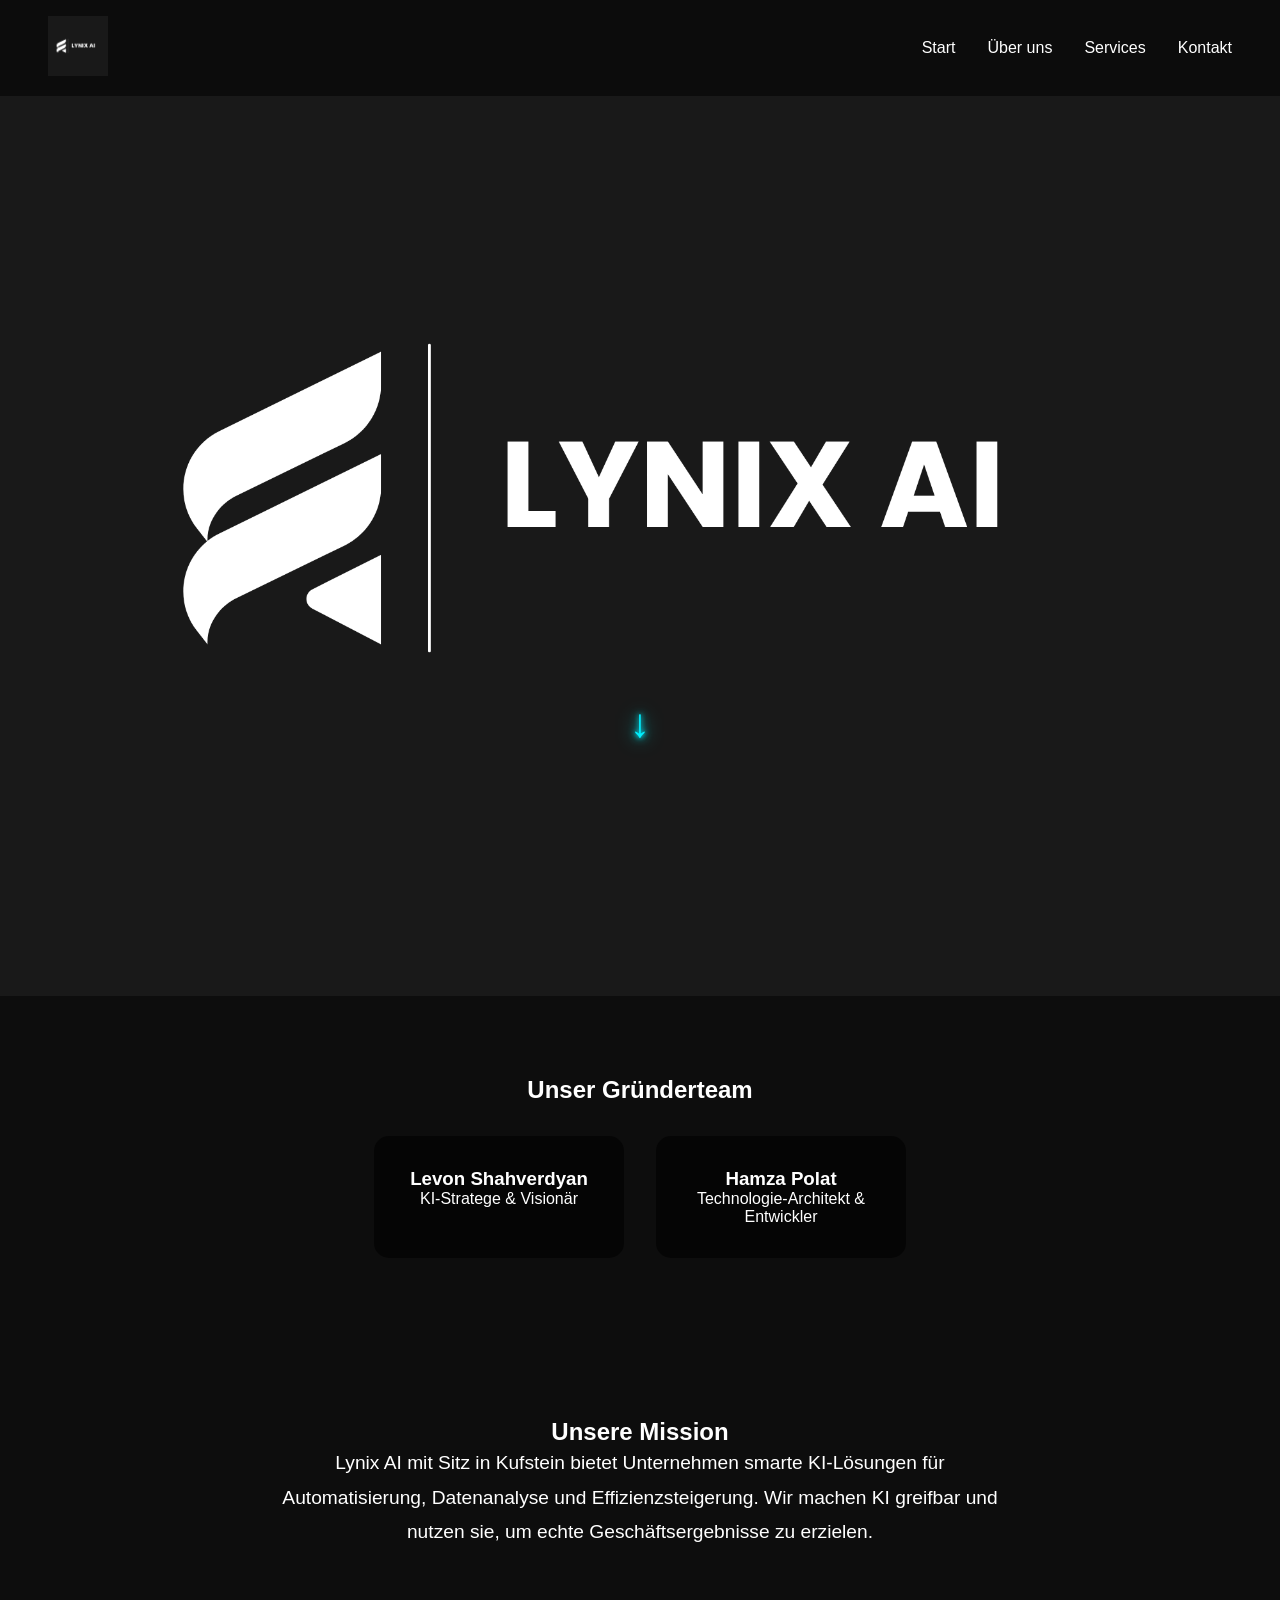
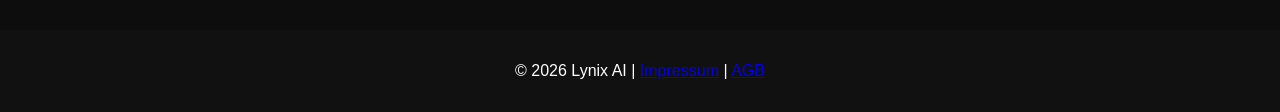
==== about.html @ d751d217 "Update about.html" ====
<!DOCTYPE html>
<html lang="de">
<head>
<meta charset="UTF-8">
<meta name="viewport" content="width=device-width, initial-scale=1.0">
<title>Über Lynix AI</title>
<link rel="stylesheet" href="style.css">
</head>
<body class="page about-page">
<header>
  <nav>
    <!-- Logo -->
    <div class="logo">
      <a href="index.html">
        <img src="images/logo.png" alt="Lynix AI Logo">
      </a>
    </div>

    <!-- Hamburger -->
    <div class="hamburger" id="hamburger">
      <span></span>
      <span></span>
      <span></span>
    </div>

    <!-- Navigation -->
    <ul>
      <li><a href="index.html">Start</a></li>
      <li><a href="about.html" class="active">Über uns</a></li>
      <li><a href="services.html">Services</a></li>
      <li><a href="contact.html">Kontakt</a></li>
    </ul>
  </nav>

  <!-- Hero-Bereich -->
  <div class="hero">
  </div>
<div class="scroll-down" onclick="scrollToContent()">
  ↓
</div>
</header>

<!-- Team Section -->
<section class="team">
  <h2 class="animated-text">Unser Gründerteam</h2>
  <div class="team-members">
    <div class="member animated-card">
      <h3>Levon Shahverdyan</h3>
      <p>KI-Stratege & Visionär</p>
    </div>
    <div class="member animated-card delay1">
      <h3>Hamza Polat</h3>
      <p>Technologie-Architekt & Entwickler</p>
    </div>
  </div>
</section>

<!-- Mission Section -->
<section class="mission">
  <h2 class="animated-text delay2">Unsere Mission</h2>
  <p class="animated-text delay3">
    Lynix AI mit Sitz in Kufstein bietet Unternehmen smarte KI-Lösungen für Automatisierung, Datenanalyse und Effizienzsteigerung. Wir machen KI greifbar und nutzen sie, um echte Geschäftsergebnisse zu erzielen.
  </p>
</section>

<!-- Footer -->
<footer>
  <p>
    &copy; 2026 Lynix AI |
    <a href="impressum.html">Impressum</a> |
    <a href="agb.html">AGB</a>
  </p>
</footer>

<script src="script.js"></script>
<script src="//code.tidio.co/tw6kow2mch1fa9wt641dgrq0m3jitlnj.js" async></script>
  
</body>
</html>
---- style.css ----
/* --- Reset --- */
* {
  margin: 0;
  padding: 0;
  box-sizing: border-box;
  font-family: 'Segoe UI', sans-serif;
}
body {
  background: #0d0d0d;
  color: #fff;
  overflow-x: hidden;
  text-align: center;
}

#cookie-banner {
  display: none; /* Banner standardmäßig verstecken */
  position: fixed;
  bottom: 0;
  width: 100%;
  background: #222;
  color: #fff;
  text-align: center;
  padding: 1em;
  z-index: 2000;
}

#cookie-banner button {
  background: #00f0ff;
  border: none;
  padding: 0.5em 1em;
  cursor: pointer;
  color: #000;
  font-weight: bold;
}

/* --- Header + Navigation --- */
header {
  min-height: 100vh;
  display: flex;
  flex-direction: column;
  justify-content: center;
  align-items: center;
  position: relative;
  overflow: hidden;
  z-index: 1;
  background: linear-gradient(135deg, #0d0d0d, #001f3f);
}
body.homepage header {
  background: url('images/hintergrund1.jpg') center center / cover no-repeat,
              linear-gradient(135deg, #0d0d0d, #001f3f);
}

nav {
  position: relative;
  top: 0;
  width: 100%;
  display: flex;
  justify-content: space-between;
  align-items: center;
  padding: 1em 3em;
  background: rgba(0,0,0,0.5);
  z-index: 1000;
}

/* Logo */
nav .logo img {
  height: 60px;
  width: auto;
  cursor: pointer;
  transition: transform 0.3s, filter 0.3s;
}
nav .logo img:hover {
  transform: scale(1.05);
  filter: drop-shadow(0 0 5px #00f0ff);
}

/* Navigation Links */
nav ul {
  display: flex;
  list-style: none;
  flex-direction: row;
  gap: 2em;
}
nav ul li a {
  color: #fff;
  text-decoration: none;
  transition: color 0.3s;
}
nav ul li a:hover {
  color: #00f0ff;
}

/* Hamburger */
.hamburger {
  display: none;
  flex-direction: column;
  gap: 5px;
  cursor: pointer;
  z-index: 1001;
}
.hamburger span {
  display: block;
  height: 3px;
  width: 25px;
  background: #00f0ff;
  border-radius: 2px;
}

/* --- Hero Section --- */
.hero {
  display: flex;
  flex-direction: column;
  justify-content: center;
  align-items: center;
  min-height: 100vh;
  gap: 2em;
  position: relative;
  overflow: hidden;
  z-index: 1;
}
.hero h1 {
  font-size: 3em;
  opacity: 0;
  transform: translateY(50px);
  animation: fadeUp 1s forwards, neonGlow 2s infinite alternate;
}
.hero p {
  font-size: 1.5em;
  opacity: 0;
  transform: translateY(50px);
  animation: fadeUp 1s forwards 0.5s;
}
.hero .btn {
  padding: 0.7em 2em;
  background: #00f0ff;
  color: #000;
  font-weight: bold;
  border-radius: 5px;
  opacity: 0;
  transform: translateY(50px);
  animation: fadeUp 1s forwards 1s;
  box-shadow: 0 0 5px #00f0ff, 0 0 10px #00f0ff, 0 0 20px #00f0ff;
  transition: transform 0.3s, box-shadow 0.3s;
}
.hero .btn:hover {
  transform: scale(1.05);
  box-shadow: 0 0 10px #00f0ff, 0 0 20px #00f0ff, 0 0 40px #00f0ff;
}

/* --- Sections --- */
.features, .team, .mission, .contact-form {
  text-align: center;
  padding: 5em 2em;
}
.features { display: flex; justify-content: center; gap: 2em; flex-wrap: wrap; }
.feature, .member, .contact-form form {
  background: rgba(0,0,0,0.6);
  padding: 2em;
  border-radius: 15px;
  opacity: 0;
  transform: translateY(50px);
  animation: fadeUp 1s forwards;
}
.feature { width: 300px; }
.feature.delay1 { animation-delay: 0.5s; }
.feature.delay2 { animation-delay: 1s; }

.team-members { display: flex; justify-content: center; gap: 2em; flex-wrap: wrap; margin-top: 2em; }
.member { width: 250px; }
.member.delay1 { animation-delay: 0.5s; }

.mission { max-width: 800px; margin: auto; }
.mission p { font-size: 1.2em; line-height: 1.8; animation-delay: 1s; }

.contact-form { display: flex; justify-content: center; }
.contact-form form { width: 100%; max-width: 500px; display: flex; flex-direction: column; gap: 1em; }
.contact-form input, .contact-form textarea { padding: 0.8em; border-radius: 5px; border: none; outline: none; }
.contact-form .btn { cursor: pointer; }

/* --- Footer --- */
footer { text-align: center; padding: 2em; background: #111; width: 100%; box-sizing: border-box; }

/* --- Animations --- */
@keyframes fadeUp { to { opacity: 1; transform: translateY(0); } }
@keyframes neonGlow {
  0% { text-shadow: 0 0 5px #00f0ff, 0 0 10px #00f0ff; }
  50% { text-shadow: 0 0 15px #00f0ff, 0 0 30px #00f0ff; }
  100% { text-shadow: 0 0 5px #00f0ff, 0 0 10px #00f0ff; }
}

/* --- Responsive --- */
@media (max-width: 768px) {
  .hero h1 { font-size: 2.2em; }
  .hero p { font-size: 1.2em; }

  .hamburger { display: flex; }

  nav ul {
    display: none;
    flex-direction: column;
    gap: 1em;
    background: rgba(0,0,0,0.9);
    position: absolute;
    top: 60px;
    right: 0;
    width: 100%;
    padding: 1em 2em;
    text-align: center;
    z-index: 1000;
  }
  nav ul.active { display: flex; }
}
body.about-page {
    background: #0d0d0d; /* Fallback dunkel, falls Bild nicht lädt */
}

body.about-page header {
    min-height: 100vh; /* volle Höhe */
    display: flex;
    flex-direction: column;
    justify-content: center;
    align-items: center;
    position: relative;
    overflow: hidden;
    z-index: 1;
    background: url('images/logo.png') center center / cover no-repeat;
    background-attachment: scroll; /* wichtig für mobile */
}

@media (max-width: 768px) {
    body.about-page header {
        background-size: contain; /* passt Bild an kleinere Screens an */
        background-position: center center;
    }
}
body.contact-page header {
    min-height: 100vh; /* volle Höhe */
    display: flex;
    flex-direction: column;
    justify-content: center;
    align-items: center;
    position: relative;
    overflow: hidden;
    z-index: 1;
    background: url('images/hero.jpg') center top / cover no-repeat;
    background-attachment: scroll; /* für mobile */
}

body.contact-page header::before {
    content: "";
    position: absolute;
    top: 0;
    left: 0;
    width: 100%;
    height: 100%;
    background: url('images/hero.jpg') center top / cover no-repeat;
    opacity: 1; /* Logo sichtbar, Text drüber */
    z-index: 0;
}

body.contact-page header .hero {
    position: relative;
    z-index: 1; /* Text über dem Bild */
}

@media (max-width: 768px) {
    body.contact-page header,
    body.contact-page header::before {
        background-size: cover; /* auf Handy besser füllen */
        background-position: center top;
    }
}
body.services-page {
    background: #0d0d0d; /* Fallback dunkel, falls Bild nicht lädt */
}

body.services-page header {
    min-height: 100vh; /* volle Höhe */
    display: flex;
    flex-direction: column;
    justify-content: center;
    align-items: center;
    position: relative;
    overflow: hidden;
    z-index: 1;
    background: url('images/hintergrund3.jpg') center center / cover no-repeat;
    background-attachment: scroll; /* wichtig für mobile */
}

@media (max-width: 768px) {
    body.services-page header {
        background-size: cover; /* passt Bild an kleinere Screens an */
        background-position: center center;
    }
}
.scroll-down {
  position: absolute;
  bottom: 250px;
  left: 50%;
  transform: translateX(-50%);
  font-size: 2.5em;
  color: #00f0ff;
  cursor: pointer;
  z-index: 10;

  /* Neon Glow wie deine Überschrift */
  text-shadow: 
    0 0 5px #00f0ff,
    0 0 10px #00f0ff,
    0 0 20px #00f0ff;

  animation: bounce 1.5s infinite, neonGlow 2s infinite alternate;
}

/* Hover Effekt */
.scroll-down:hover {
  transform: translateX(-50%) scale(1.2);
}

/* Animation */
@keyframes bounce {
  0%, 100% { transform: translate(-50%, 0); }
  50% { transform: translate(-50%, 10px); }
}
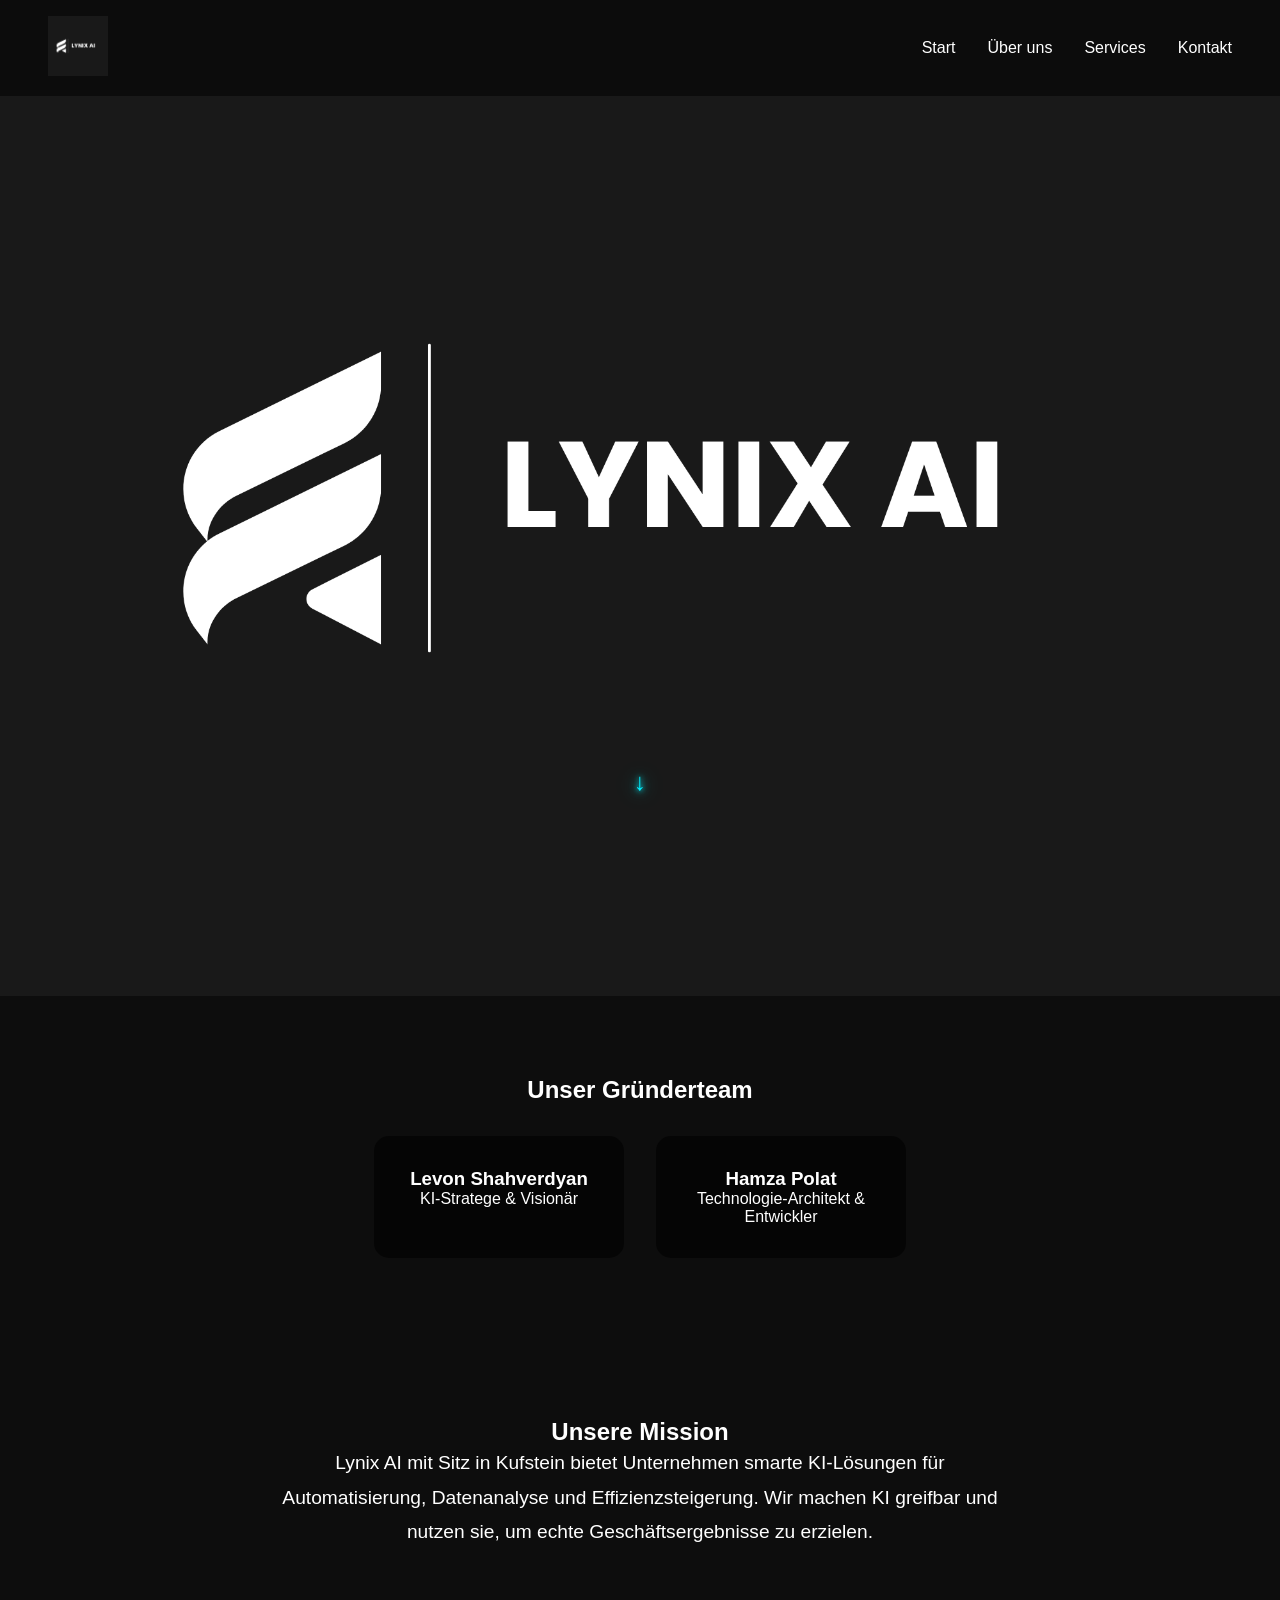
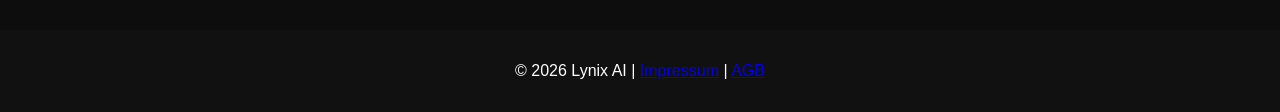
==== commit a3bc17bf: "Update about.html" ====
--- a/about.html
+++ b/about.html
@@ -5,6 +5,7 @@
 <meta name="viewport" content="width=device-width, initial-scale=1.0">
 <title>Über Lynix AI</title>
 <link rel="stylesheet" href="style.css">
+<link rel="icon" type="image/png" href="images/logo.png">
 </head>
 <body class="page about-page">
 <header>
@@ -35,9 +36,11 @@
   <!-- Hero-Bereich -->
   <div class="hero">
   </div>
-<div class="scroll-down" onclick="scrollToContent()">
-  ↓
-</div>
+
+  <div class="scroll-down" onclick="scrollToContent()">
+    ↓
+  </div>
+  
 </header>
 
 <!-- Team Section -->
--- a/style.css
+++ b/style.css
@@ -293,12 +293,60 @@
         background-position: center center;
     }
 }
+
+body.impressum-page {
+    background: #0d0d0d; /* Fallback */
+}
+
+body.impressum-page header {
+    min-height: 100vh;
+    display: flex;
+    flex-direction: column;
+    justify-content: center;
+    align-items: center;
+    position: relative;
+    overflow: hidden;
+    z-index: 1;
+    background: url('images/impressum.jpg') center center / cover no-repeat;
+    background-attachment: scroll; /* wichtig für mobile */
+}
+
+@media (max-width: 768px) {
+    body.impressum-page header {
+        background-size: cover;
+        background-position: center center;
+    }
+}
+
+body.agb-page {
+    background: #0d0d0d; /* Fallback */
+}
+
+body.agb-page header {
+    min-height: 100vh;
+    display: flex;
+    flex-direction: column;
+    justify-content: center;
+    align-items: center;
+    position: relative;
+    overflow: hidden;
+    z-index: 1;
+    background: url('images/agb.jpg') center center / cover no-repeat;
+    background-attachment: scroll; /* wichtig für mobile */
+}
+
+@media (max-width: 768px) {
+    body.agb-page header {
+        background-size: cover;
+        background-position: center center;
+    }
+}
 .scroll-down {
   position: absolute;
-  bottom: 250px;
+  bottom: 200px;
   left: 50%;
   transform: translateX(-50%);
-  font-size: 2.5em;
+  font-size: 1.5em;
   color: #00f0ff;
   cursor: pointer;
   z-index: 10;
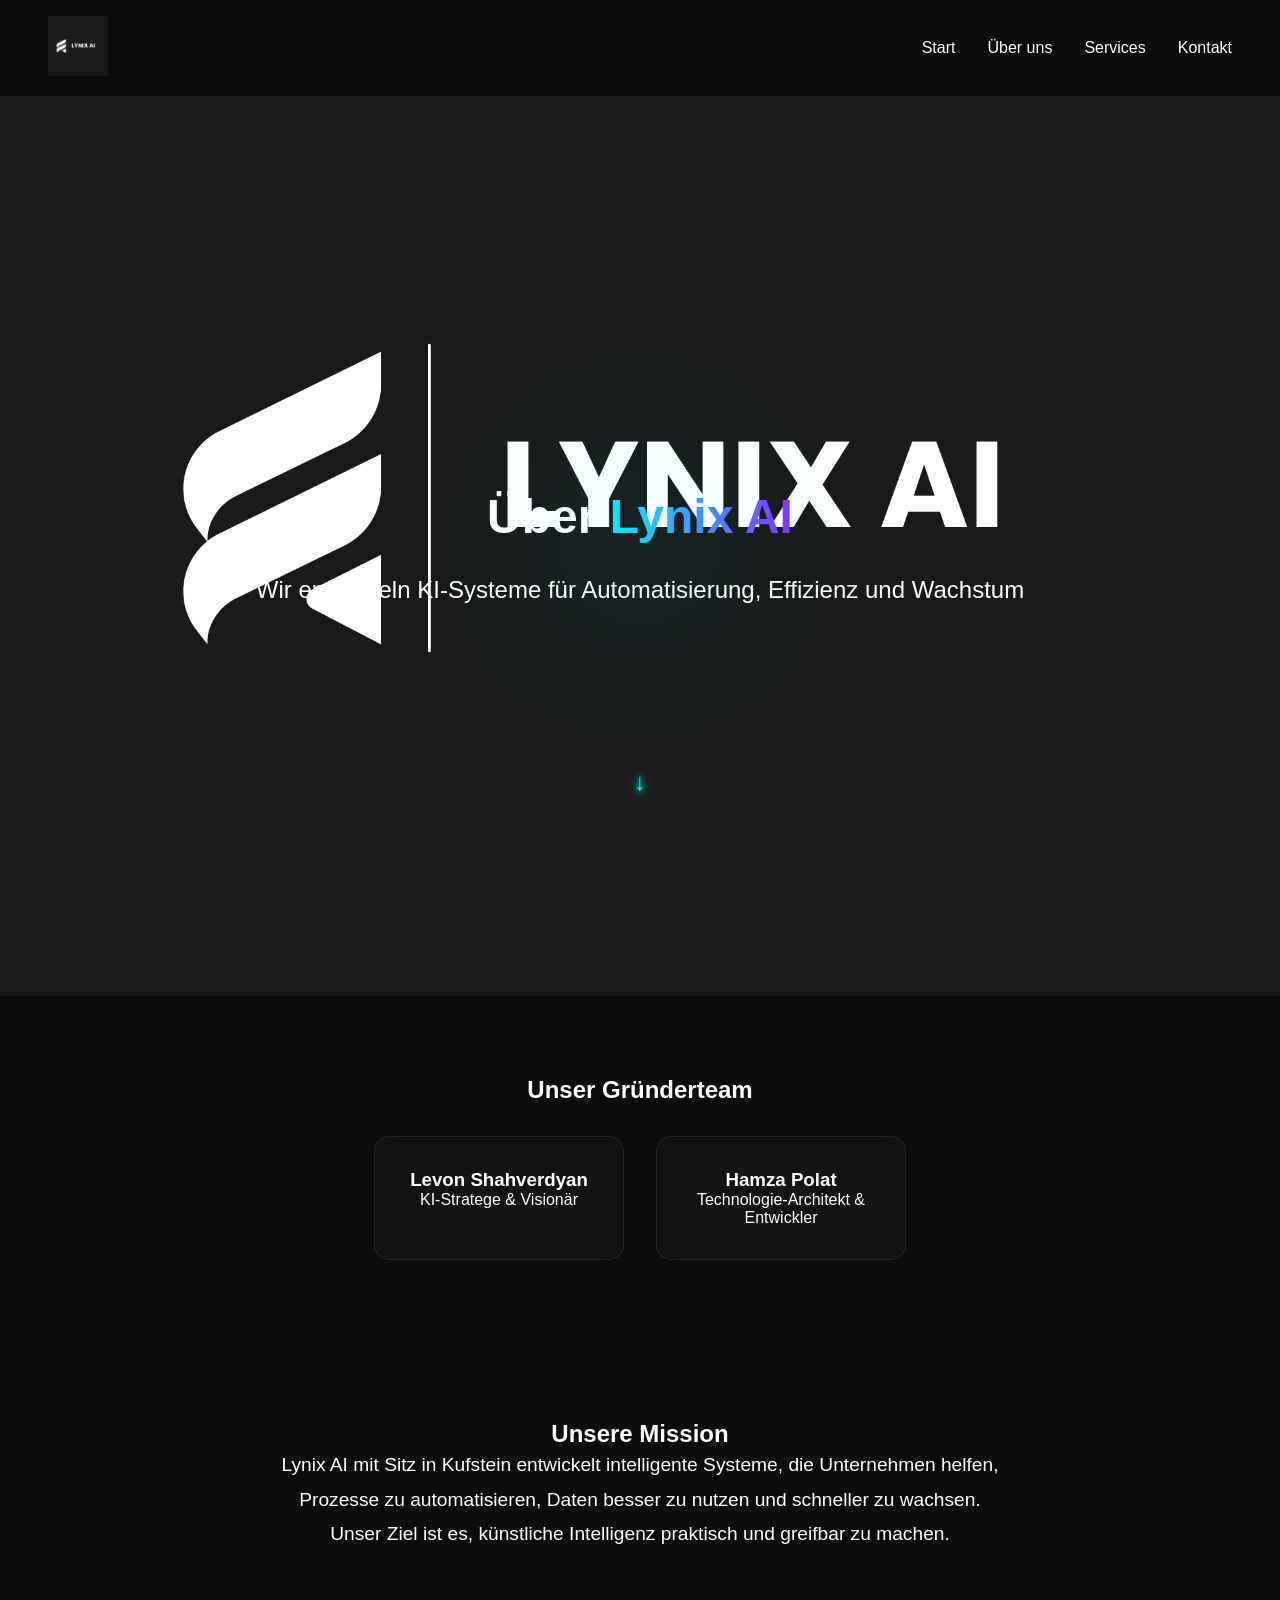
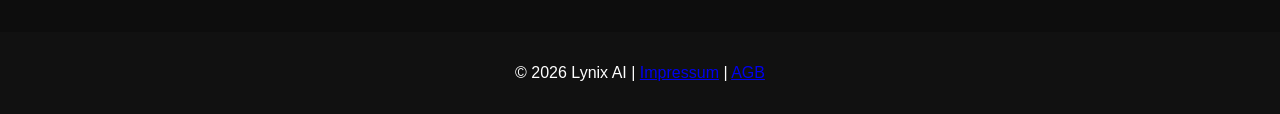
==== commit 1dd1c54b: "Update about.html" ====
--- a/about.html
+++ b/about.html
@@ -3,70 +3,92 @@
 <head>
 <meta charset="UTF-8">
 <meta name="viewport" content="width=device-width, initial-scale=1.0">
+
 <title>Über Lynix AI</title>
+
 <link rel="stylesheet" href="style.css">
 <link rel="icon" type="image/png" href="images/logo.png">
+
+<!-- AOS Animation -->
+<link href="https://unpkg.com/aos@2.3.4/dist/aos.css" rel="stylesheet">
 </head>
+
 <body class="page about-page">
+
+<!-- HEADER -->
 <header>
-  <nav>
-    <!-- Logo -->
-    <div class="logo">
-      <a href="index.html">
-        <img src="images/logo.png" alt="Lynix AI Logo">
-      </a>
-    </div>
 
-    <!-- Hamburger -->
-    <div class="hamburger" id="hamburger">
-      <span></span>
-      <span></span>
-      <span></span>
-    </div>
-
-    <!-- Navigation -->
-    <ul>
-      <li><a href="index.html">Start</a></li>
-      <li><a href="about.html" class="active">Über uns</a></li>
-      <li><a href="services.html">Services</a></li>
-      <li><a href="contact.html">Kontakt</a></li>
-    </ul>
-  </nav>
-
-  <!-- Hero-Bereich -->
-  <div class="hero">
+<nav>
+  <div class="logo">
+    <a href="index.html">
+      <img src="images/logo.png" alt="Lynix AI Logo">
+    </a>
   </div>
 
-  <div class="scroll-down" onclick="scrollToContent()">
-    ↓
+  <div class="hamburger" id="hamburger">
+    <span></span><span></span><span></span>
   </div>
-  
+
+  <ul>
+    <li><a href="index.html">Start</a></li>
+    <li><a href="about.html" class="active">Über uns</a></li>
+    <li><a href="services.html">Services</a></li>
+    <li><a href="contact.html">Kontakt</a></li>
+  </ul>
+</nav>
+
+<!-- HERO -->
+<div class="hero">
+
+  <h1 data-aos="fade-up">
+    Über <span class="gradient-text">Lynix AI</span>
+  </h1>
+
+  <p data-aos="fade-up" data-aos-delay="200">
+    Wir entwickeln KI-Systeme für Automatisierung, Effizienz und Wachstum
+  </p>
+
+</div>
+
+<div class="scroll-down" onclick="scrollToContent()">↓</div>
+
 </header>
 
-<!-- Team Section -->
+<!-- TEAM -->
 <section class="team">
-  <h2 class="animated-text">Unser Gründerteam</h2>
+
+  <h2 data-aos="fade-up">Unser Gründerteam</h2>
+
   <div class="team-members">
-    <div class="member animated-card">
+
+    <div class="member card" data-aos="fade-up">
       <h3>Levon Shahverdyan</h3>
       <p>KI-Stratege & Visionär</p>
     </div>
-    <div class="member animated-card delay1">
+
+    <div class="member card" data-aos="fade-up" data-aos-delay="200">
       <h3>Hamza Polat</h3>
       <p>Technologie-Architekt & Entwickler</p>
     </div>
+
   </div>
+
 </section>
 
-<!-- Mission Section -->
+<!-- MISSION -->
 <section class="mission">
-  <h2 class="animated-text delay2">Unsere Mission</h2>
-  <p class="animated-text delay3">
-    Lynix AI mit Sitz in Kufstein bietet Unternehmen smarte KI-Lösungen für Automatisierung, Datenanalyse und Effizienzsteigerung. Wir machen KI greifbar und nutzen sie, um echte Geschäftsergebnisse zu erzielen.
+
+  <h2 data-aos="fade-up">Unsere Mission</h2>
+
+  <p data-aos="fade-up" data-aos-delay="200">
+    Lynix AI mit Sitz in Kufstein entwickelt intelligente Systeme, die Unternehmen helfen,
+    Prozesse zu automatisieren, Daten besser zu nutzen und schneller zu wachsen.
+    Unser Ziel ist es, künstliche Intelligenz praktisch und greifbar zu machen.
   </p>
+
 </section>
 
-<!-- Footer -->
+<!-- FOOTER -->
 <footer>
   <p>
     &copy; 2026 Lynix AI |
@@ -75,8 +97,19 @@
   </p>
 </footer>
 
+<!-- SCRIPTS -->
 <script src="script.js"></script>
+
+<script src="https://unpkg.com/aos@2.3.4/dist/aos.js"></script>
+<script>
+AOS.init({
+  duration: 1000,
+  once: true,
+  easing: "ease-out-cubic"
+});
+</script>
+
 <script src="//code.tidio.co/tw6kow2mch1fa9wt641dgrq0m3jitlnj.js" async></script>
-  
+
 </body>
 </html>
--- a/style.css
+++ b/style.css
@@ -370,3 +370,53 @@
   0%, 100% { transform: translate(-50%, 0); }
   50% { transform: translate(-50%, 10px); }
 }
+
+/* Progress Bar */
+#progress {
+  position: fixed;
+  top: 0;
+  left: 0;
+  height: 3px;
+  width: 0%;
+  background: linear-gradient(90deg, #00f0ff, #8a2eff);
+  z-index: 9999;
+}
+
+/* Gradient Text */
+.gradient-text {
+  background: linear-gradient(90deg, #00f0ff, #8a2eff);
+  -webkit-background-clip: text;
+  -webkit-text-fill-color: transparent;
+}
+
+/* Modern Cards */
+.card {
+  background: rgba(255,255,255,0.03);
+  backdrop-filter: blur(10px);
+  border: 1px solid rgba(255,255,255,0.08);
+  transition: all 0.3s ease;
+}
+
+.card:hover {
+  transform: translateY(-12px) scale(1.02);
+  box-shadow: 0 25px 60px rgba(0, 240, 255, 0.2);
+}
+
+/* Hero Upgrade */
+.hero {
+  position: relative;
+}
+
+.hero::after {
+  content: "";
+  position: absolute;
+  width: 300px;
+  height: 300px;
+  background: radial-gradient(circle, rgba(0,240,255,0.25), transparent 70%);
+  top: 50%;
+  left: 50%;
+  transform: translate(-50%, -50%);
+  filter: blur(100px);
+  opacity: 0.6;
+  pointer-events: none;
+}
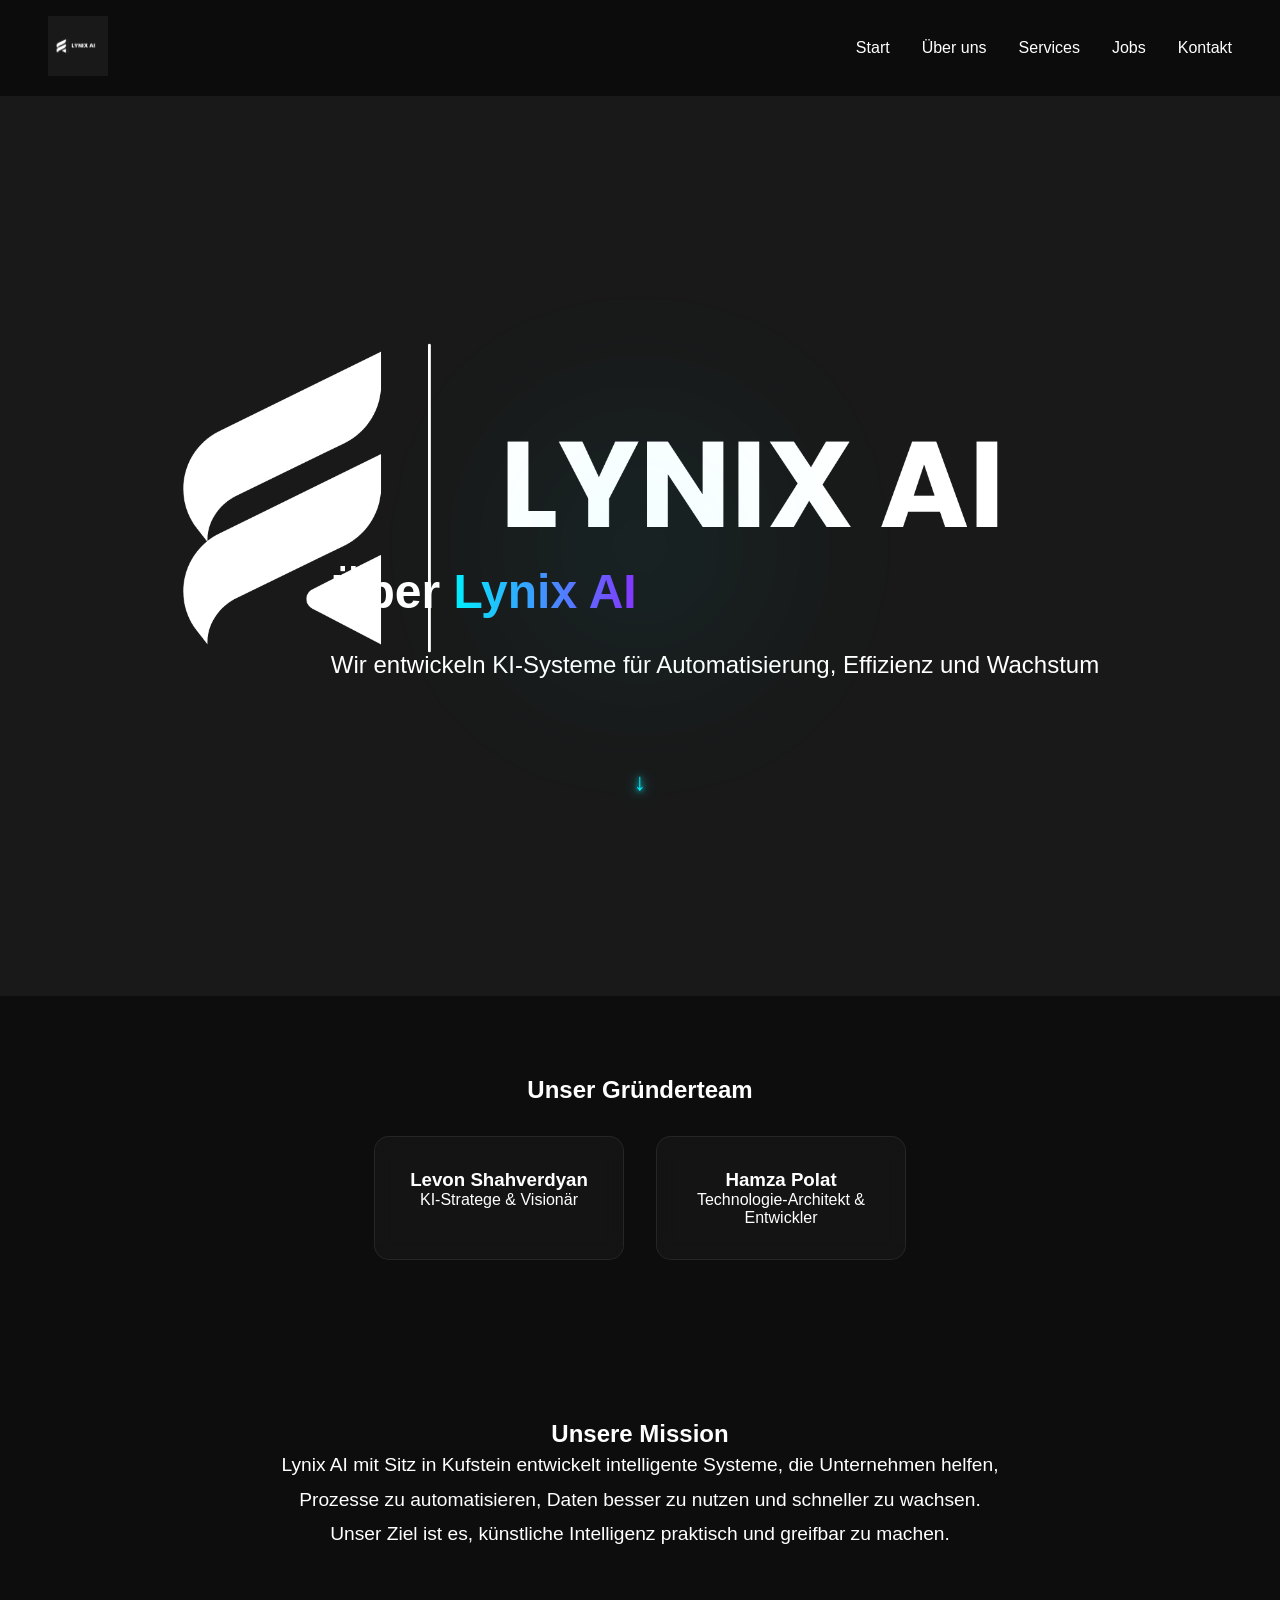
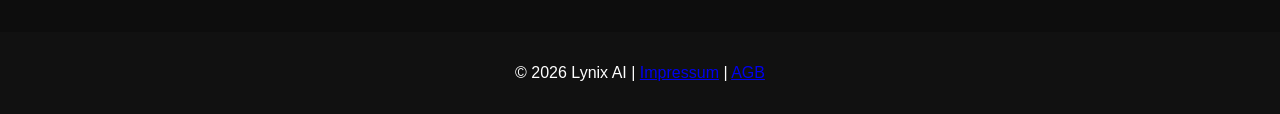
==== commit 1d7b2cd1: "Update about.html" ====
--- a/about.html
+++ b/about.html
@@ -33,6 +33,7 @@
     <li><a href="index.html">Start</a></li>
     <li><a href="about.html" class="active">Über uns</a></li>
     <li><a href="services.html">Services</a></li>
+    <li><a href="jobs.html">Jobs</a></li>
     <li><a href="contact.html">Kontakt</a></li>
   </ul>
 </nav>
--- a/style.css
+++ b/style.css
@@ -179,6 +179,16 @@
 
 /* --- Footer --- */
 footer { text-align: center; padding: 2em; background: #111; width: 100%; box-sizing: border-box; }
+
+.opening-hours {
+  margin: 1em 0;
+  font-size: 0.9em;
+  color: #ccc;
+}
+
+.opening-hours strong {
+  color: #00f0ff;
+}
 
 /* --- Animations --- */
 @keyframes fadeUp { to { opacity: 1; transform: translateY(0); } }
@@ -420,3 +430,33 @@
   opacity: 0.6;
   pointer-events: none;
 }
+
+.about-page .hero {
+  display: flex;
+  flex-direction: column;
+  align-items: flex-start;
+  justify-content: center;
+  padding-left: 150px;
+  padding-top: 150px;
+  text-align: left;
+}
+.reviews {
+  padding: 5em 2em;
+  text-align: center;
+}
+
+.review-card {
+  background: rgba(255,255,255,0.05);
+  padding: 2em;
+  margin: 1em auto;
+  max-width: 500px;
+  border-radius: 15px;
+  backdrop-filter: blur(10px);
+  border: 1px solid rgba(255,255,255,0.1);
+  transition: 0.3s;
+}
+
+.review-card:hover {
+  transform: translateY(-10px);
+  box-shadow: 0 20px 40px rgba(0,240,255,0.2);
+}
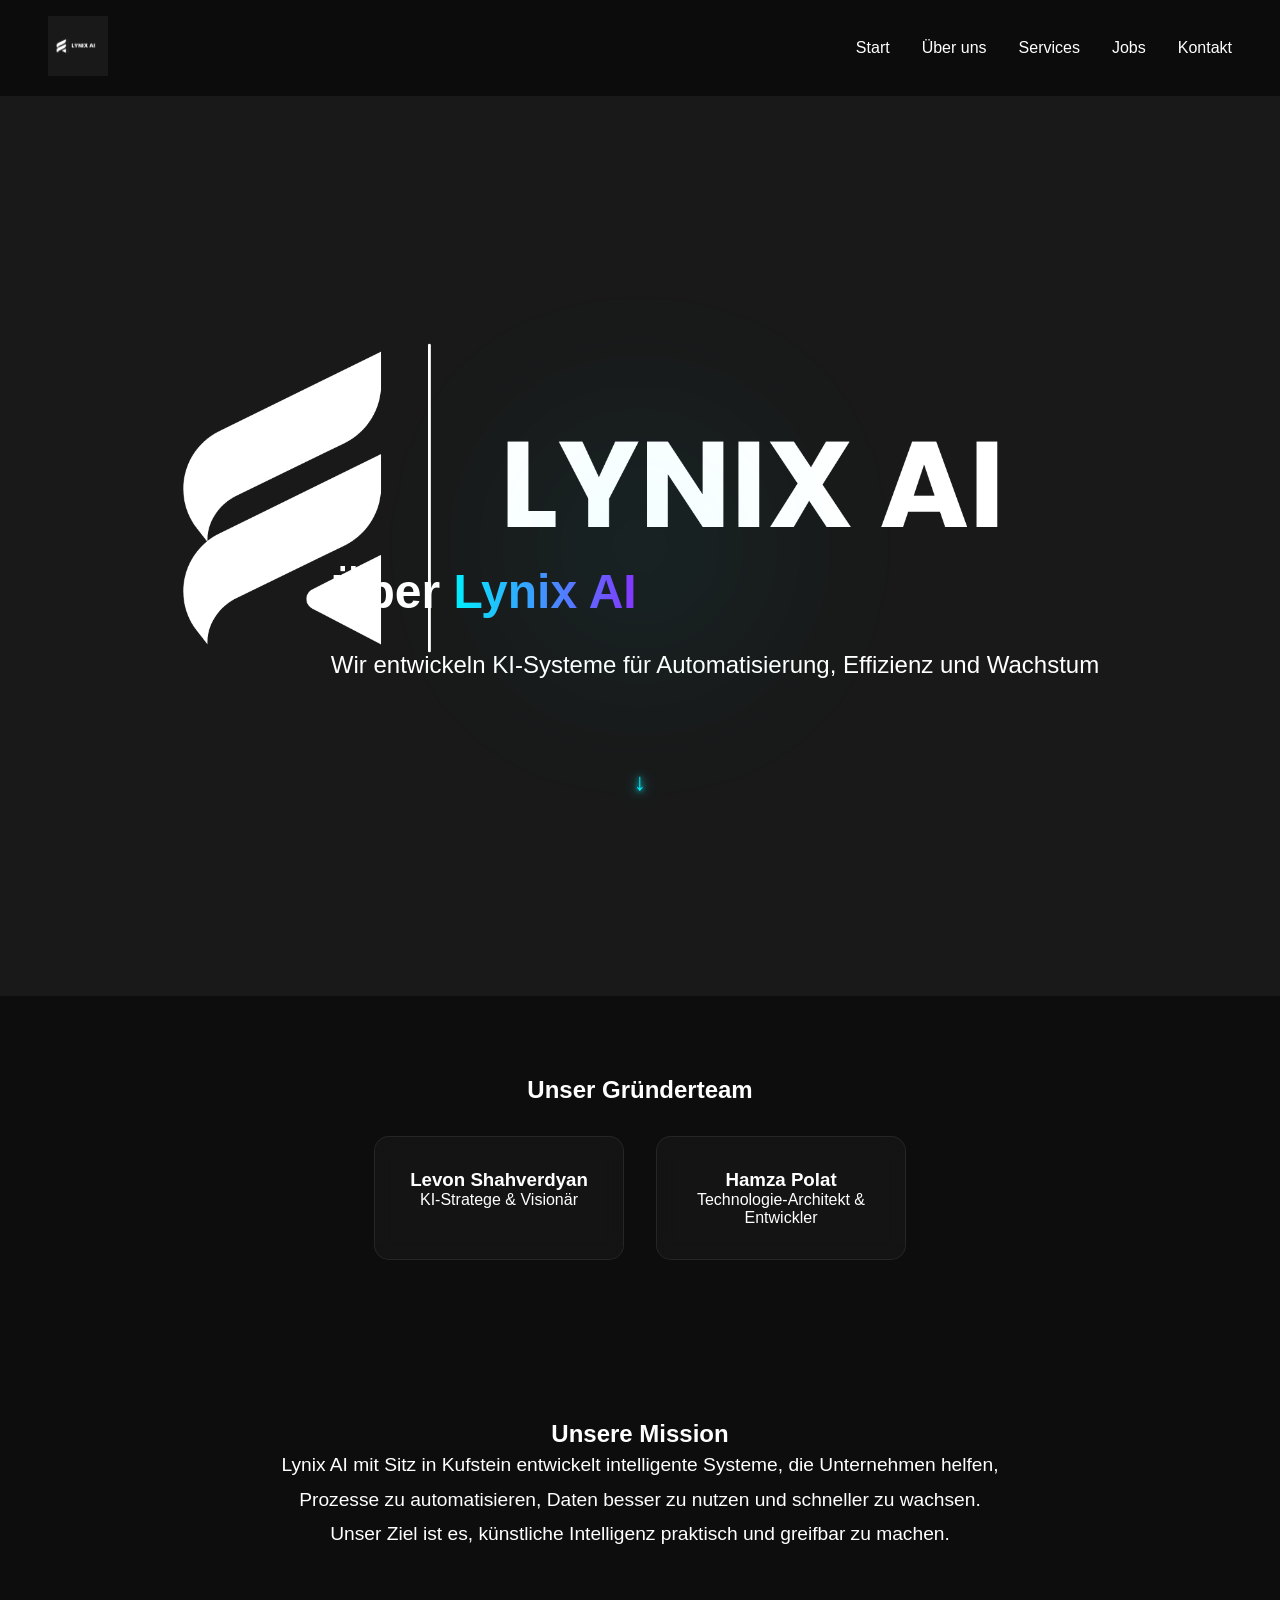
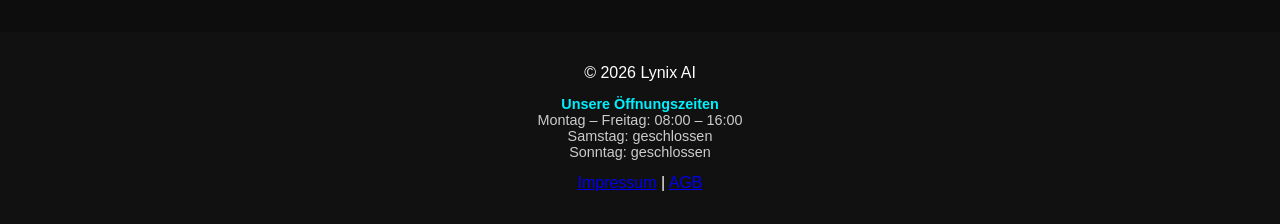
==== commit 6b1a13b3: "Update about.html" ====
--- a/about.html
+++ b/about.html
@@ -91,8 +91,16 @@
 
 <!-- FOOTER -->
 <footer>
+  <p>&copy; 2026 Lynix AI</p>
+
+  <div class="opening-hours">
+    <p><strong>Unsere Öffnungszeiten</strong></p>
+    <p>Montag – Freitag: 08:00 – 16:00</p>
+    <p>Samstag: geschlossen</p>
+    <p>Sonntag: geschlossen</p>
+  </div>
+
   <p>
-    &copy; 2026 Lynix AI |
     <a href="impressum.html">Impressum</a> |
     <a href="agb.html">AGB</a>
   </p>
--- a/style.css
+++ b/style.css
@@ -293,7 +293,9 @@
     position: relative;
     overflow: hidden;
     z-index: 1;
-    background: url('images/hintergrund3.jpg') center center / cover no-repeat;
+    background:
+    linear-gradient(rgba(0,0,0,0.7), rgba(0,0,0,0.7)),
+    url('images/hintergrund3.jpg') center center / cover no-repeat;
     background-attachment: scroll; /* wichtig für mobile */
 }
 
@@ -460,3 +462,113 @@
   transform: translateY(-10px);
   box-shadow: 0 20px 40px rgba(0,240,255,0.2);
 }
+/* JOBS PAGE */
+
+body.jobs-page header {
+    min-height: 70vh;
+    background:
+    linear-gradient(rgba(0,0,0,0.7), rgba(0,0,0,0.7)),
+    url('images/hintergrund3.jpg') center center / cover no-repeat;
+}
+
+.jobs-section {
+    padding: 5em 2em;
+    display: flex;
+    justify-content: center;
+    gap: 2em;
+    flex-wrap: wrap;
+}
+
+.job-card {
+    width: 340px;
+    text-align: left;
+    padding: 2em;
+}
+
+.job-card h2 {
+    margin-bottom: 1em;
+    color: #00f0ff;
+}
+
+.job-card p {
+    margin-bottom: 1.5em;
+    color: #ddd;
+    line-height: 1.6;
+}
+
+.job-card ul {
+    margin-bottom: 2em;
+    padding-left: 1.2em;
+    color: #aaa;
+}
+
+.job-card li {
+    margin-bottom: 0.5em;
+}
+
+.apply-btn {
+    width: 100%;
+    border: none;
+    cursor: pointer;
+}
+
+.application-section {
+    padding: 5em 2em;
+    display: flex;
+    justify-content: center;
+}
+
+.application-form {
+    width: 100%;
+    max-width: 700px;
+    padding: 3em;
+}
+
+.application-form h2 {
+    margin-bottom: 1.5em;
+}
+
+.application-form form {
+    display: flex;
+    flex-direction: column;
+    gap: 1.5em;
+}
+
+.application-form input,
+.application-form textarea {
+    padding: 1em;
+    border-radius: 10px;
+    border: none;
+    background: rgba(255,255,255,0.08);
+    color: white;
+}
+
+.application-form textarea {
+    resize: vertical;
+}
+
+.upload-label {
+    text-align: left;
+    color: #aaa;
+}
+
+.upload-label input {
+    margin-top: 1em;
+}
+
+.application-form .btn {
+    border: none;
+    cursor: pointer;
+}
+
+@media (max-width: 768px) {
+
+    .job-card {
+        width: 100%;
+    }
+
+    .application-form {
+        padding: 2em;
+    }
+
+}
